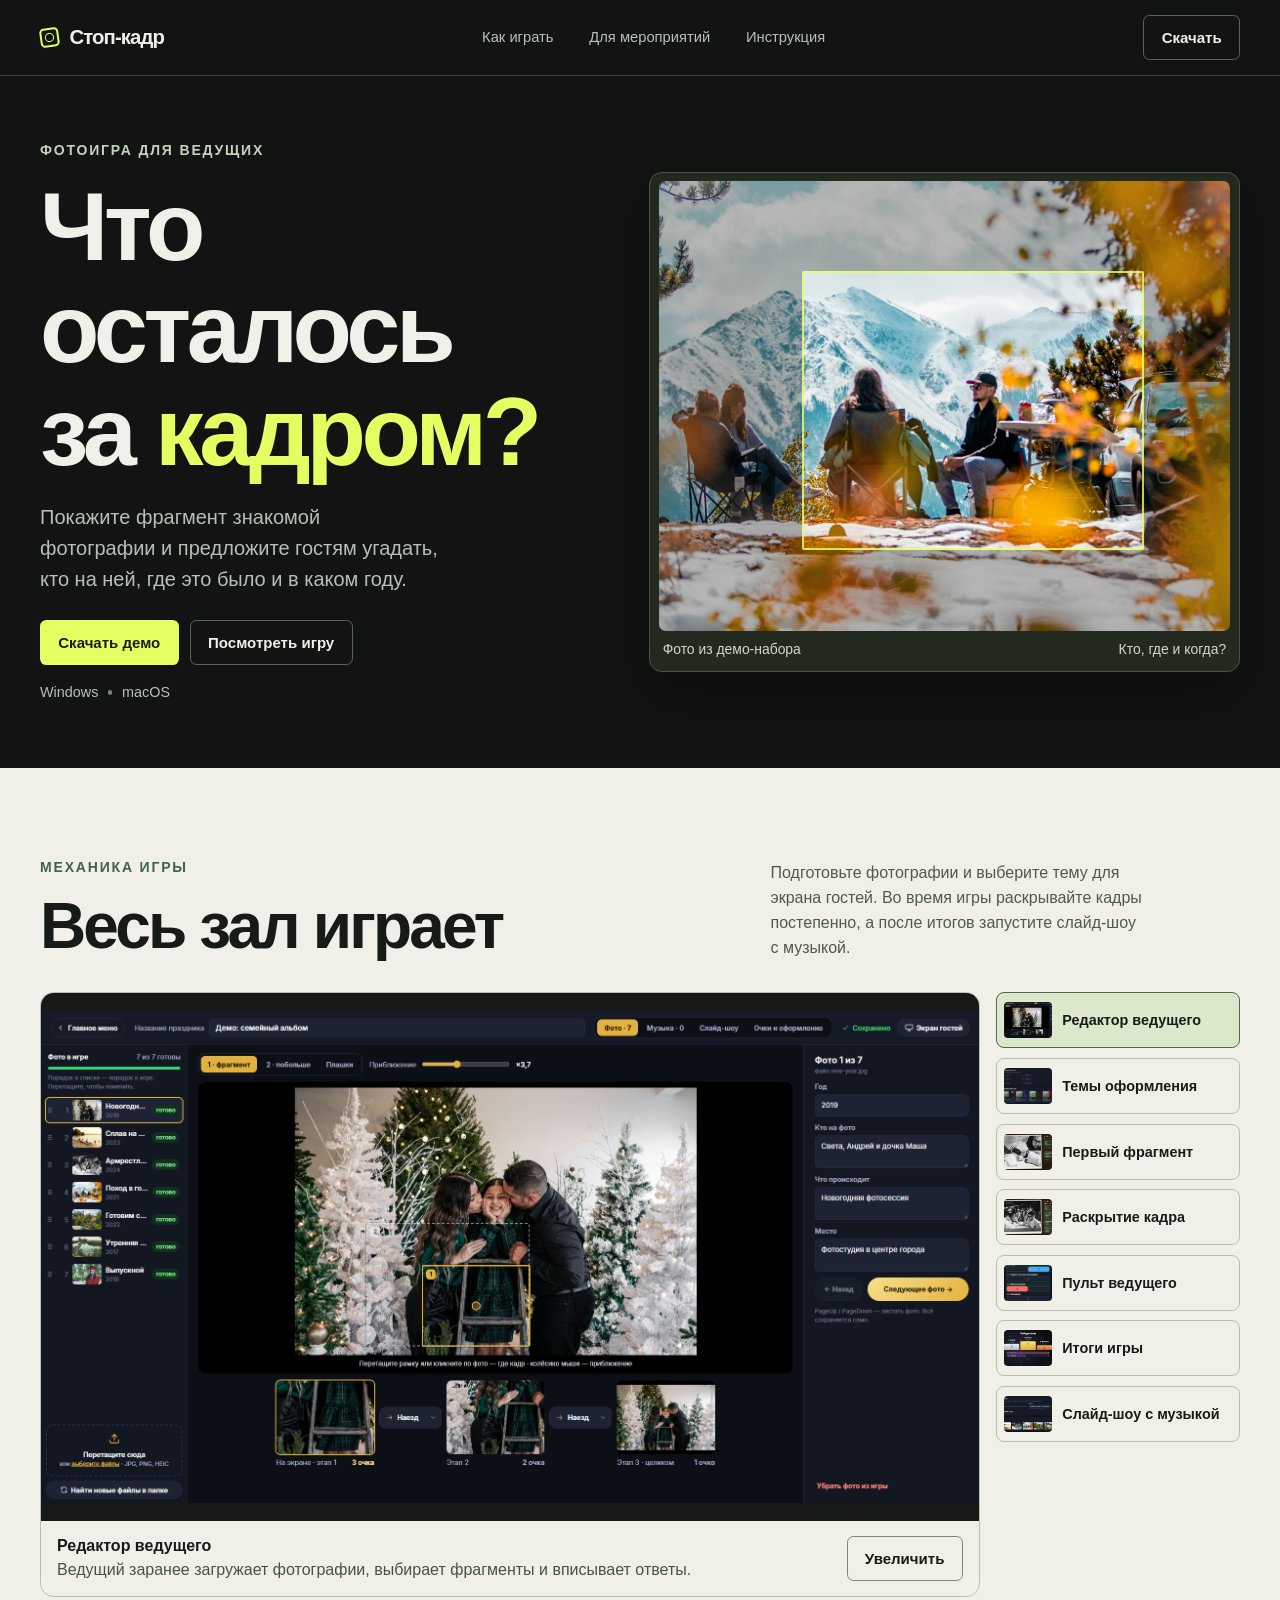
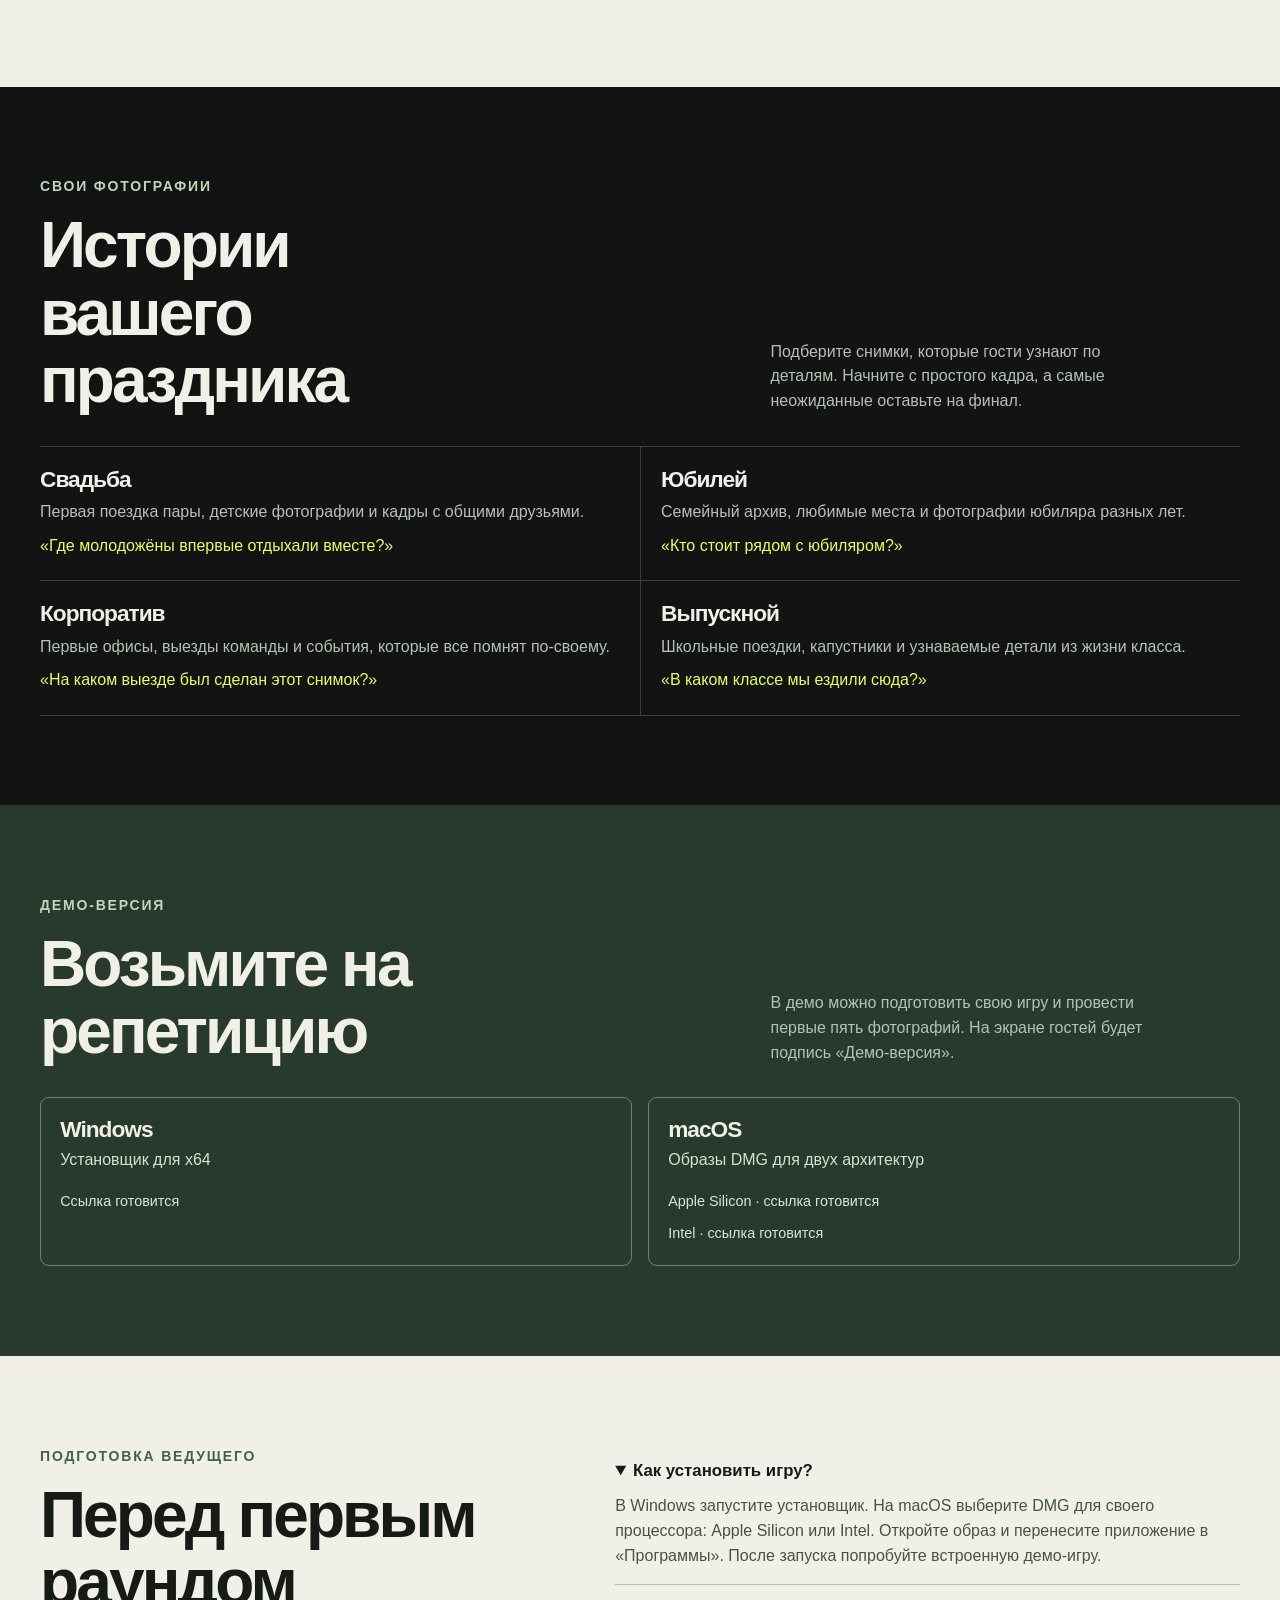
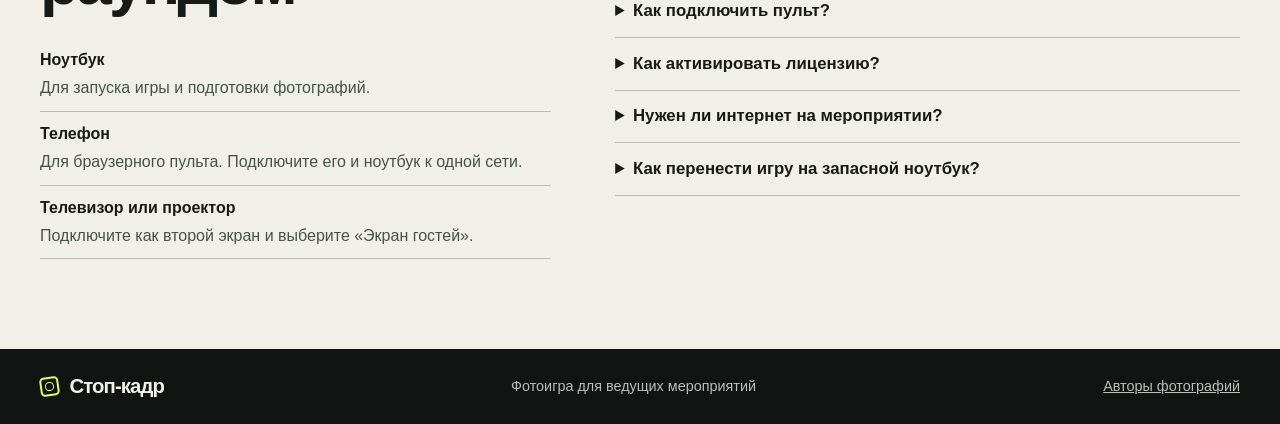
==== index.html @ 0ca0f421 "Initial commit" ====
<!doctype html>
<html lang="ru">
<head>
  <meta charset="utf-8">
  <meta name="viewport" content="width=device-width, initial-scale=1">
  <meta name="description" content="Стоп-кадр — фотоигра для свадеб, юбилеев, корпоративов и выпускных. Гости угадывают события по фрагментам своих фотографий, ведущий управляет раундом с телефона.">
  <meta name="theme-color" content="#111412">
  <meta property="og:title" content="Стоп-кадр — фотоигра для ведущих">
  <meta property="og:description" content="Сыграйте в историю вашего праздника. Свои фотографии, экран для гостей и пульт ведущего на телефоне.">
  <title>Стоп-кадр — фотоигра для ведущих</title>
  <link rel="icon" href="./assets/favicon.svg" type="image/svg+xml">
  <link rel="stylesheet" href="./styles.css">
  <script src="./site.js" defer></script>
</head>
<body>
  <a class="skip" href="#content">Перейти к содержанию</a>
  <header class="top">
    <div class="wrap top__inner">
      <a class="brand" href="#top" aria-label="Стоп-кадр — начало страницы"><span class="brand__mark" aria-hidden="true"></span>Стоп-кадр</a>
      <nav aria-label="Навигация">
        <a href="#game">Как играть</a>
        <a href="#events">Для мероприятий</a>
        <a href="#guide">Инструкция</a>
      </nav>
      <a class="button button--outline header-download" href="#download">Скачать</a>
    </div>
  </header>

  <main id="content">
    <section id="top" class="hero wrap" aria-labelledby="hero-title">
      <div class="hero__text">
        <p class="eyebrow">Фотоигра для ведущих</p>
        <h1 id="hero-title">Что осталось<br>за <em>кадром?</em></h1>
        <p class="hero__lead">Покажите фрагмент знакомой фотографии и предложите гостям угадать, кто на ней, где это было и в каком году.</p>
        <div class="hero__actions">
          <a class="button button--primary" href="#download">Скачать демо</a>
          <a class="button button--outline" href="#game">Посмотреть игру</a>
        </div>
        <p class="platforms">Windows <span></span> macOS</p>
      </div>
      <figure class="hero__figure">
        <div class="hero__image">
          <img src="./assets/demo-hike.jpg" alt="Лагерь среди гор на фотографии из демо-игры" fetchpriority="high">
          <div class="focus" aria-hidden="true"></div>
        </div>
        <figcaption><span>Фото из демо-набора</span><span>Кто, где и когда?</span></figcaption>
      </figure>
    </section>

    <section class="light" id="game" aria-labelledby="game-title">
      <div class="wrap section">
        <div class="section-head">
          <div><p class="eyebrow">Механика игры</p><h2 id="game-title">Весь зал играет</h2></div>
          <p>Подготовьте фотографии и выберите тему для экрана гостей. Во время игры раскрывайте кадры постепенно, а после итогов запустите слайд-шоу с музыкой.</p>
        </div>
        <div class="showcase" id="screens">
          <figure class="showcase__feature">
            <button class="showcase__image" type="button" aria-label="Увеличить скриншот"
                    aria-haspopup="dialog" aria-controls="photo-viewer" data-enlarge>
              <img src="./assets/game-editor.png" alt="Редактор со списком фотографий, рамками фрагментов и полями ответов"
                   width="1919" height="1008" loading="lazy" data-feature-image>
            </button>
            <figcaption aria-live="polite">
              <span><strong data-feature-title>Редактор ведущего</strong><br>
                <span data-feature-caption>Ведущий заранее загружает фотографии, выбирает фрагменты и вписывает ответы.</span></span>
              <button class="button showcase__zoom" type="button" aria-haspopup="dialog"
                      aria-controls="photo-viewer" data-enlarge>Увеличить</button>
            </figcaption>
          </figure>
          <div class="showcase__choices" role="group" aria-label="Выбрать скриншот">
            <button type="button" data-shot="0" aria-pressed="true"><img src="./assets/game-editor.png" alt="" loading="lazy"><span>Редактор ведущего</span></button>
            <button type="button" data-shot="1" aria-pressed="false"><img src="./assets/game-themes.png" alt="" loading="lazy"><span>Темы оформления</span></button>
            <button type="button" data-shot="2" aria-pressed="false"><img src="./assets/wedding-first.png" alt="" loading="lazy"><span>Первый фрагмент</span></button>
            <button type="button" data-shot="3" aria-pressed="false"><img src="./assets/wedding-reveal.png" alt="" loading="lazy"><span>Раскрытие кадра</span></button>
            <button type="button" data-shot="4" aria-pressed="false"><img src="./assets/kayak-host.jpg" alt="" loading="lazy"><span>Пульт ведущего</span></button>
            <button type="button" data-shot="5" aria-pressed="false"><img src="./assets/game-results.png" alt="" loading="lazy"><span>Итоги игры</span></button>
            <button type="button" data-shot="6" aria-pressed="false"><img src="./assets/game-slideshow.png" alt="" loading="lazy"><span>Слайд-шоу с музыкой</span></button>
          </div>
        </div>
      </div>
    </section>

    <section id="events" class="wrap section" aria-labelledby="events-title">
      <div class="section-head">
        <div><p class="eyebrow">Свои фотографии</p><h2 id="events-title">Истории вашего праздника</h2></div>
        <p>Подберите снимки, которые гости узнают по деталям. Начните с простого кадра, а самые неожиданные оставьте на финал.</p>
      </div>
      <div class="event-grid">
        <article class="event"><h3>Свадьба</h3><p>Первая поездка пары, детские фотографии и кадры с общими друзьями.</p><p class="event__example">«Где молодожёны впервые отдыхали вместе?»</p></article>
        <article class="event"><h3>Юбилей</h3><p>Семейный архив, любимые места и фотографии юбиляра разных лет.</p><p class="event__example">«Кто стоит рядом с юбиляром?»</p></article>
        <article class="event"><h3>Корпоратив</h3><p>Первые офисы, выезды команды и события, которые все помнят по-своему.</p><p class="event__example">«На каком выезде был сделан этот снимок?»</p></article>
        <article class="event"><h3>Выпускной</h3><p>Школьные поездки, капустники и узнаваемые детали из жизни класса.</p><p class="event__example">«В каком классе мы ездили сюда?»</p></article>
      </div>
    </section>

    <section id="download" class="download" aria-labelledby="download-title">
      <div class="wrap section">
        <div class="section-head">
          <div><p class="eyebrow">Демо-версия</p><h2 id="download-title">Возьмите на репетицию</h2></div>
          <p>В демо можно подготовить свою игру и провести первые пять фотографий. На экране гостей будет подпись «Демо-версия».</p>
        </div>
        <div class="builds">
          <article class="build"><h3>Windows</h3><p>Установщик для x64</p><div data-build="windows"><span>Ссылка готовится</span></div></article>
          <article class="build"><h3>macOS</h3><p>Образы DMG для двух архитектур</p><div data-build="mac-arm"><span>Apple Silicon · ссылка готовится</span></div><div data-build="mac-intel"><span>Intel · ссылка готовится</span></div></article>
        </div>
      </div>
    </section>

    <section id="guide" class="light" aria-labelledby="guide-title">
      <div class="wrap section guide">
        <div><p class="eyebrow">Подготовка ведущего</p><h2 id="guide-title">Перед первым раундом</h2>
          <ul class="gear">
            <li><strong>Ноутбук</strong><span>Для запуска игры и подготовки фотографий.</span></li>
            <li><strong>Телефон</strong><span>Для браузерного пульта. Подключите его и ноутбук к одной сети.</span></li>
            <li><strong>Телевизор или проектор</strong><span>Подключите как второй экран и выберите «Экран гостей».</span></li>
          </ul>
        </div>
        <div class="faq">
          <details open><summary>Как установить игру?</summary><p>В Windows запустите установщик. На macOS выберите DMG для своего процессора: Apple Silicon или Intel. Откройте образ и перенесите приложение в «Программы». После запуска попробуйте встроенную демо-игру.</p></details>
          <details><summary>Как подключить пульт?</summary><p>Откройте игру на ноутбуке и отсканируйте QR-код камерой телефона. Оба устройства должны быть в одной локальной сети. Можно использовать точку доступа телефона.</p></details>
          <details><summary>Как активировать лицензию?</summary><p>Получите ключ у продавца. В игре нажмите «Демо-версия — купить», введите ключ, проверьте его и подтвердите подключение компьютера. Если вам выдали файл лицензии, загрузите его в том же окне.</p></details>
          <details><summary>Нужен ли интернет на мероприятии?</summary><p>Для онлайн-активации нужен интернет. После активации игра работает офлайн. Пульту всё равно нужно локальное соединение с ноутбуком.</p></details>
          <details><summary>Как перенести игру на запасной ноутбук?</summary><p>На стартовом экране экспортируйте игру, перенесите архив и импортируйте его на другом ноутбуке. Лицензию для второго компьютера подключите отдельно, если у ключа есть свободное место.</p></details>
        </div>
      </div>
    </section>
  </main>
  <dialog class="photo-viewer" id="photo-viewer" aria-labelledby="photo-viewer-title">
    <div class="photo-viewer__inner">
      <div class="photo-viewer__bar">
        <h2 id="photo-viewer-title" data-viewer-title>Скриншот игры</h2>
        <button class="button button--outline" type="button" data-close-viewer autofocus>Закрыть</button>
      </div>
      <img alt="" data-viewer-image>
      <div class="photo-viewer__controls">
        <button class="button button--outline" type="button" data-step="-1">Предыдущий</button>
        <button class="button button--outline" type="button" data-step="1">Следующий</button>
      </div>
    </div>
  </dialog>
  <footer class="footer">
    <div class="wrap footer__inner">
      <a class="brand" href="#top"><span class="brand__mark" aria-hidden="true"></span>Стоп-кадр</a>
      <span>Фотоигра для ведущих мероприятий</span>
      <a href="./credits.html">Авторы фотографий</a>
    </div>
  </footer>
</body>
</html>
---- styles.css ----
:root {
  color-scheme: dark;
  --dark: #111412;
  --green: #e5ff63;
  --light: #f1f0e8;
  --ink: #171b17;
  --muted: #b7c0b6;
  --line: #3a4339;
  font-family: Inter, "Segoe UI", Arial, sans-serif;
  font-size: 100%;
}
* { box-sizing: border-box; }
html { scroll-behavior: smooth; }
body { margin: 0; background: var(--dark); color: var(--light); line-height: 1.55; }
a { color: inherit; }
img { display: block; max-width: 100%; }
figure, h1, h2, h3, p { margin: 0; }
h1, h2, h3, .brand { line-height: 1.05; letter-spacing: -.045em; }
h1 { font-size: clamp(3.55rem, 7.6vw, 8rem); font-weight: 850; }
h1 em { color: var(--green); font-style: normal; }
h2 { font-size: clamp(2.5rem, 5vw, 4.5rem); font-weight: 800; max-width: 13ch; }
h3 { font-size: 1.42rem; }
:focus-visible { outline: 3px solid #5795ff; outline-offset: 4px; }
.wrap { width: min(100% - 3rem, 75rem); margin-inline: auto; }
.skip { position: absolute; inset: 1rem auto auto 1rem; transform: translateY(-200%); padding: .5rem 1rem; background: var(--green); color: var(--ink); z-index: 2; }
.skip:focus { transform: translateY(0); }
.top { border-bottom: 1px solid var(--line); }
.top__inner, .footer__inner { min-height: 4.7rem; display: flex; align-items: center; justify-content: space-between; gap: 1.25rem; }
.brand { display: inline-flex; align-items: center; gap: .65rem; font-size: 1.27rem; font-weight: 800; text-decoration: none; white-space: nowrap; }
.brand__mark { width: 1.2rem; aspect-ratio: 1; border: 2px solid var(--green); border-radius: .26rem; position: relative; transform: rotate(-8deg); }
.brand__mark::before { content: ""; position: absolute; inset: .21rem; border: 1px solid var(--green); border-radius: 50%; }
nav { display: flex; flex-wrap: wrap; gap: clamp(.75rem, 2.8vw, 2.25rem); font-size: .92rem; }
nav a { color: var(--muted); text-decoration: none; }
nav a:hover { color: white; }
.button { display: inline-flex; justify-content: center; align-items: center; min-height: 2.85rem; padding: .55rem 1.08rem; text-decoration: none; border: 1px solid transparent; border-radius: .4rem; font-size: .94rem; font-weight: 700; }
.button--primary { background: var(--green); color: var(--ink); }
.button--primary:hover { background: #f2ffa9; }
.button--outline { border-color: #5b665a; }
.button--outline:hover { border-color: var(--green); }
.hero { display: grid; grid-template-columns: minmax(0, 1fr) minmax(0, 1.06fr); gap: clamp(1.6rem, 4vw, 4rem); align-items: center; padding-block: clamp(3.2rem, 5vw, 5.5rem); }
.eyebrow { font-weight: 780; letter-spacing: .13em; text-transform: uppercase; font-size: .875rem; color: #c2d4b9; margin-bottom: .9rem; }
.hero__lead { margin-top: 1.2rem; max-width: 36ch; font-size: clamp(1.06rem, 1.65vw, 1.25rem); color: var(--muted); }
.hero__actions { display: flex; flex-wrap: wrap; gap: .7rem; margin-block: 1.55rem 1rem; }
.platforms { display: flex; align-items: center; gap: .6rem; color: var(--muted); font-size: .9rem; }
.platforms span { width: .28rem; height: .28rem; border-radius: 50%; background: #788875; }
.hero__figure { padding: .55rem; border: 1px solid #4a5347; background: #222a20; border-radius: .8rem; box-shadow: 0 20px 55px #0005; }
.hero__image { position: relative; aspect-ratio: 1.27; border-radius: .44rem; overflow: hidden; background: #465347; }
.hero__image img { width: 100%; height: 100%; object-fit: cover; }
.focus { position: absolute; inset: 20% 15% 18% 25%; border: 2px solid #e5ff63cf; border-radius: 2px; box-shadow: 0 0 0 140vmax #1114124c; }
figcaption { display: flex; justify-content: space-between; gap: .75rem; padding: .5rem .25rem .1rem; color: #d3dacb; font-size: .87rem; }
.section { padding-block: clamp(3.6rem, 7vw, 6.5rem); }
.light { background: var(--light); color: var(--ink); }
.light .eyebrow { color: #42624a; }
.section-head { display: grid; grid-template-columns: 1fr minmax(16rem, .66fr); align-items: end; gap: 1.2rem; margin-bottom: 2rem; }
.section-head > p { max-width: 42ch; color: var(--muted); }
.light .section-head > p { color: #4e5a4e; }
.builds { display: grid; grid-template-columns: repeat(2, minmax(0, 1fr)); gap: 1rem; }
.showcase { display: grid; grid-template-columns: minmax(0, 1fr) minmax(10rem, .26fr); gap: 1rem; align-items: start; }
.showcase__feature { min-width: 0; border: 1px solid #b9c0b1; border-radius: .85rem; overflow: hidden; }
.showcase button, .photo-viewer button { cursor: pointer; font-family: inherit; }
.showcase__image { display: block; width: 100%; border: 0; padding: 0; background: #161916; }
.showcase__image:focus-visible { outline-offset: -4px; }
.showcase__image img { width: 100%; height: auto; aspect-ratio: 16 / 9; object-fit: contain; }
.showcase__image img.is-portrait { height: min(48vw, 34rem); }
.showcase__feature figcaption { color: #465346; align-items: center; padding: .8rem 1rem; font-size: 1rem; }
.showcase__feature figcaption strong { color: var(--ink); }
.showcase__zoom { color: var(--ink); background: transparent; border-color: #788875; white-space: nowrap; }
.showcase__choices { display: grid; gap: .6rem; }
.showcase__choices button { display: grid; grid-template-columns: 3rem minmax(0, 1fr); align-items: center; text-align: left; gap: .65rem;
  width: 100%; min-height: 3.5rem; padding: .45rem; border: 1px solid #b9c0b1; border-radius: .5rem; background: transparent; color: var(--ink); font-size: .9rem; font-weight: 690; }
.showcase__choices button[aria-pressed="true"] { background: #dce8cb; border-color: #52654c; }
.showcase__choices button:hover { border-color: #52654c; }
.showcase__choices span { overflow-wrap: anywhere; }
.showcase__choices img { width: 3rem; aspect-ratio: 4 / 3; object-fit: cover; border-radius: .25rem; }
.photo-viewer { width: min(94vw, 75rem); max-width: none; max-height: 96dvh; padding: 0;
  border: 1px solid var(--line); border-radius: .8rem; background: var(--dark); color: var(--light); }
.photo-viewer::backdrop { background: #070a08d9; }
.photo-viewer__inner { display: grid; gap: .7rem; padding: .7rem; }
.photo-viewer__bar, .photo-viewer__controls { display: flex; align-items: center; justify-content: space-between; gap: .7rem; }
.photo-viewer__bar h2 { font-size: 1.16rem; max-width: none; letter-spacing: -.02em; }
.photo-viewer__controls { justify-content: center; }
.photo-viewer img { width: 100%; height: auto; max-height: min(69dvh, 44rem); object-fit: contain; background: #080a08; border-radius: .4rem; }
html:has(.photo-viewer[open]) { overflow: hidden; }
.event-grid { display: grid; grid-template-columns: repeat(2, minmax(0, 1fr)); border-top: 1px solid var(--line); }
.event { padding: 1.3rem 1.25rem 1.35rem 0; border-bottom: 1px solid var(--line); }
.event:nth-child(even) { padding-left: 1.25rem; border-left: 1px solid var(--line); }
.event > p { margin-top: .55rem; color: var(--muted); }
.event .event__example { color: var(--green); }
.download { background: #283a2d; }
.build { padding: 1.2rem; border: 1px solid #71836e; border-radius: .55rem; }
.build p { margin: .4rem 0 1rem; color: #d5e0d3; }
.build [data-build] { margin-top: .5rem; }
.build [data-build] > span { font-size: .9rem; color: #dbe4d8; }
.build [data-build] > a { display: inline-flex; }
.build small { display: block; margin-block: .35rem; color: #dbe4d8; }
.guide { display: grid; grid-template-columns: .9fr 1.1fr; align-items: start; gap: clamp(1.5rem, 5vw, 5rem); }
.gear { padding: 0; margin: 1.4rem 0 0; list-style: none; }
.gear li { display: grid; gap: .2rem; border-bottom: 1px solid #b9c0b1; padding: .62rem 0; }
.gear span, details p { color: #465346; }
details { border-bottom: 1px solid #b9c0b1; padding: .8rem 0; }
summary { cursor: pointer; font-size: 1.05rem; font-weight: 730; }
details p { margin: .6rem 0 .2rem; }
.footer { color: var(--muted); font-size: .9rem; }
.footer .brand { color: var(--light); }
.credits-list { margin-top: 1.25rem; }
.credits-list li { margin-bottom: .55rem; }
@media (max-width: 760px) {
  .wrap { width: min(100% - 2rem, 37rem); }
  .hero, .section-head, .guide { grid-template-columns: 1fr; }
  .hero { padding-top: 2.8rem; }
  .top__inner { flex-wrap: wrap; padding-block: .75rem; gap: .7rem; }
  nav { order: 3; width: 100%; gap: .8rem 1.1rem; }
  .showcase, .builds { grid-template-columns: 1fr; }
  .showcase__choices { grid-template-columns: repeat(2, minmax(0, 1fr)); }
  .showcase__image img.is-portrait { height: 26rem; }
  .footer__inner { flex-wrap: wrap; padding-block: 1rem; }
}
@media (max-width: 460px) {
  h1 { font-size: clamp(2.85rem, 12vw, 3.55rem); }
  .event-grid { grid-template-columns: 1fr; }
  .event:nth-child(even) { padding-left: 0; border-left: 0; }
  figcaption { font-size: .8rem; }
  .showcase__feature figcaption { align-items: start; flex-direction: column; }
}
@media (prefers-reduced-motion: reduce) { html { scroll-behavior: auto; } }
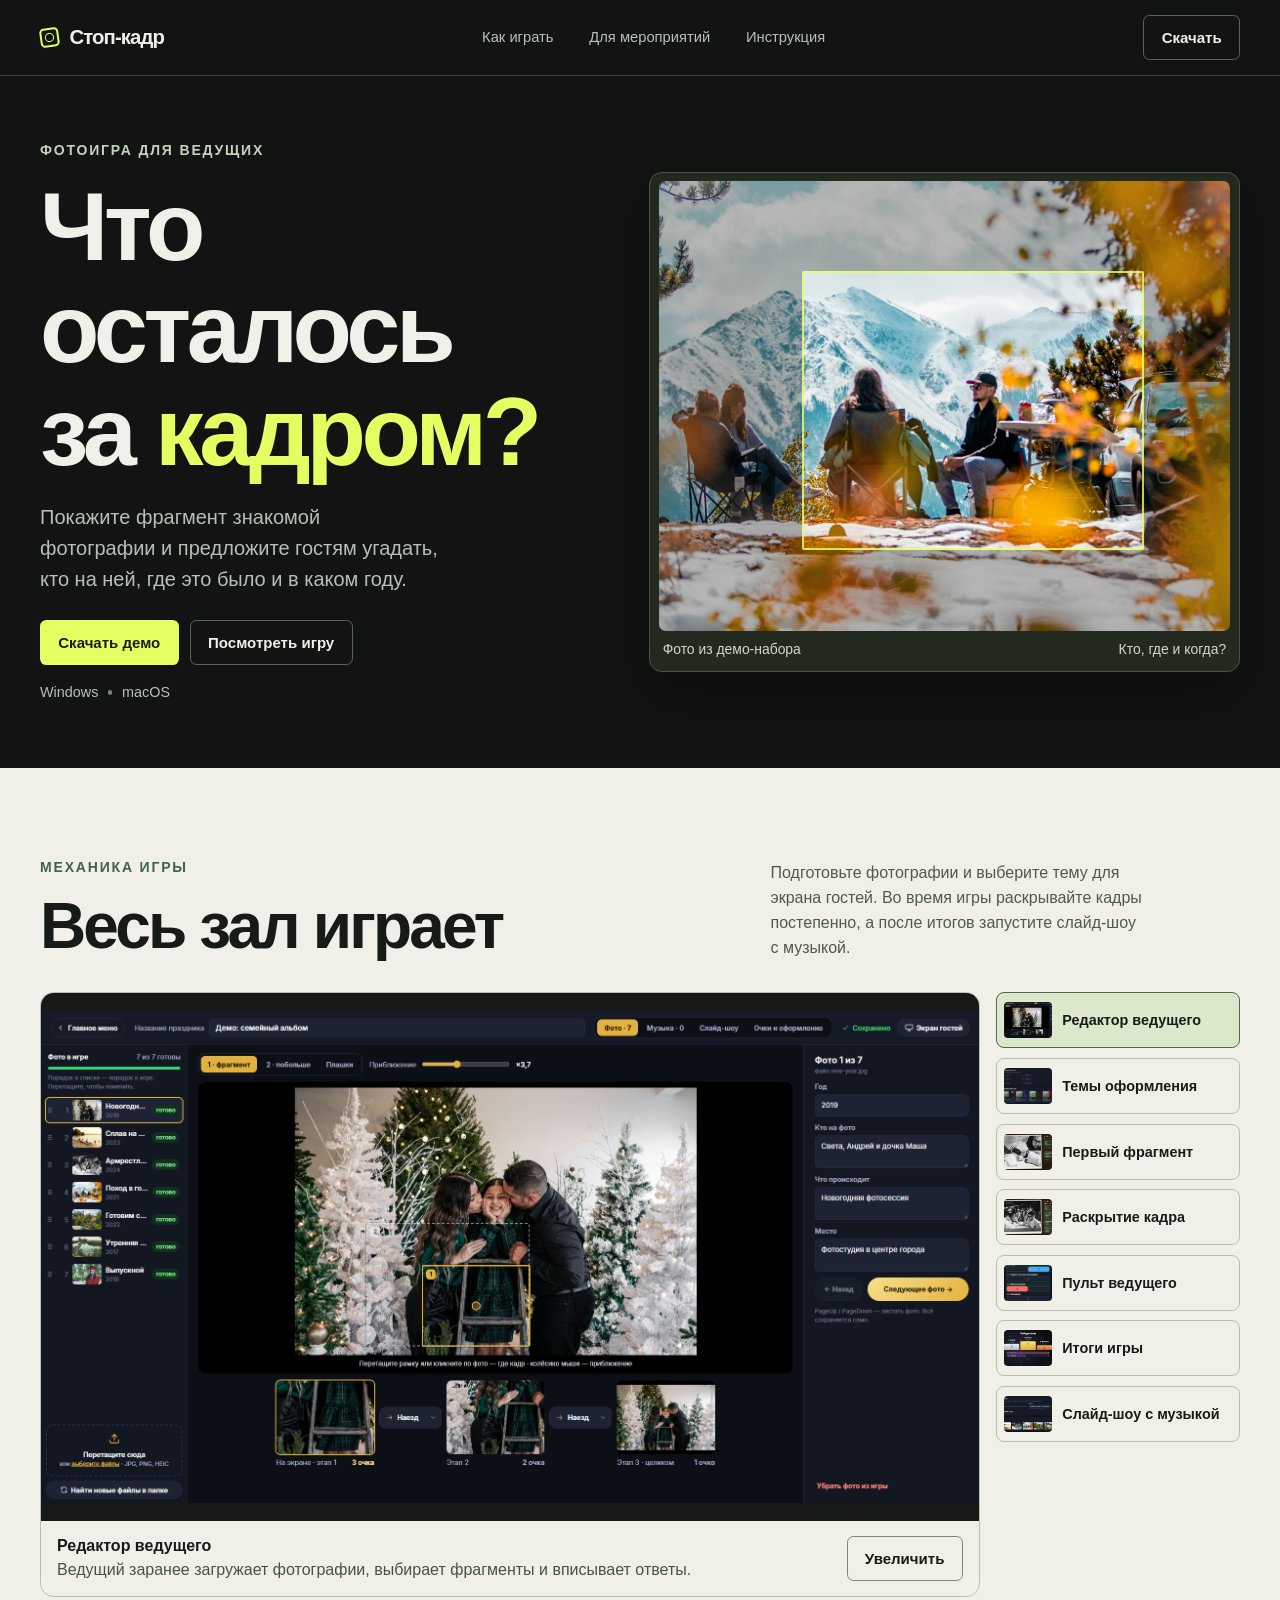
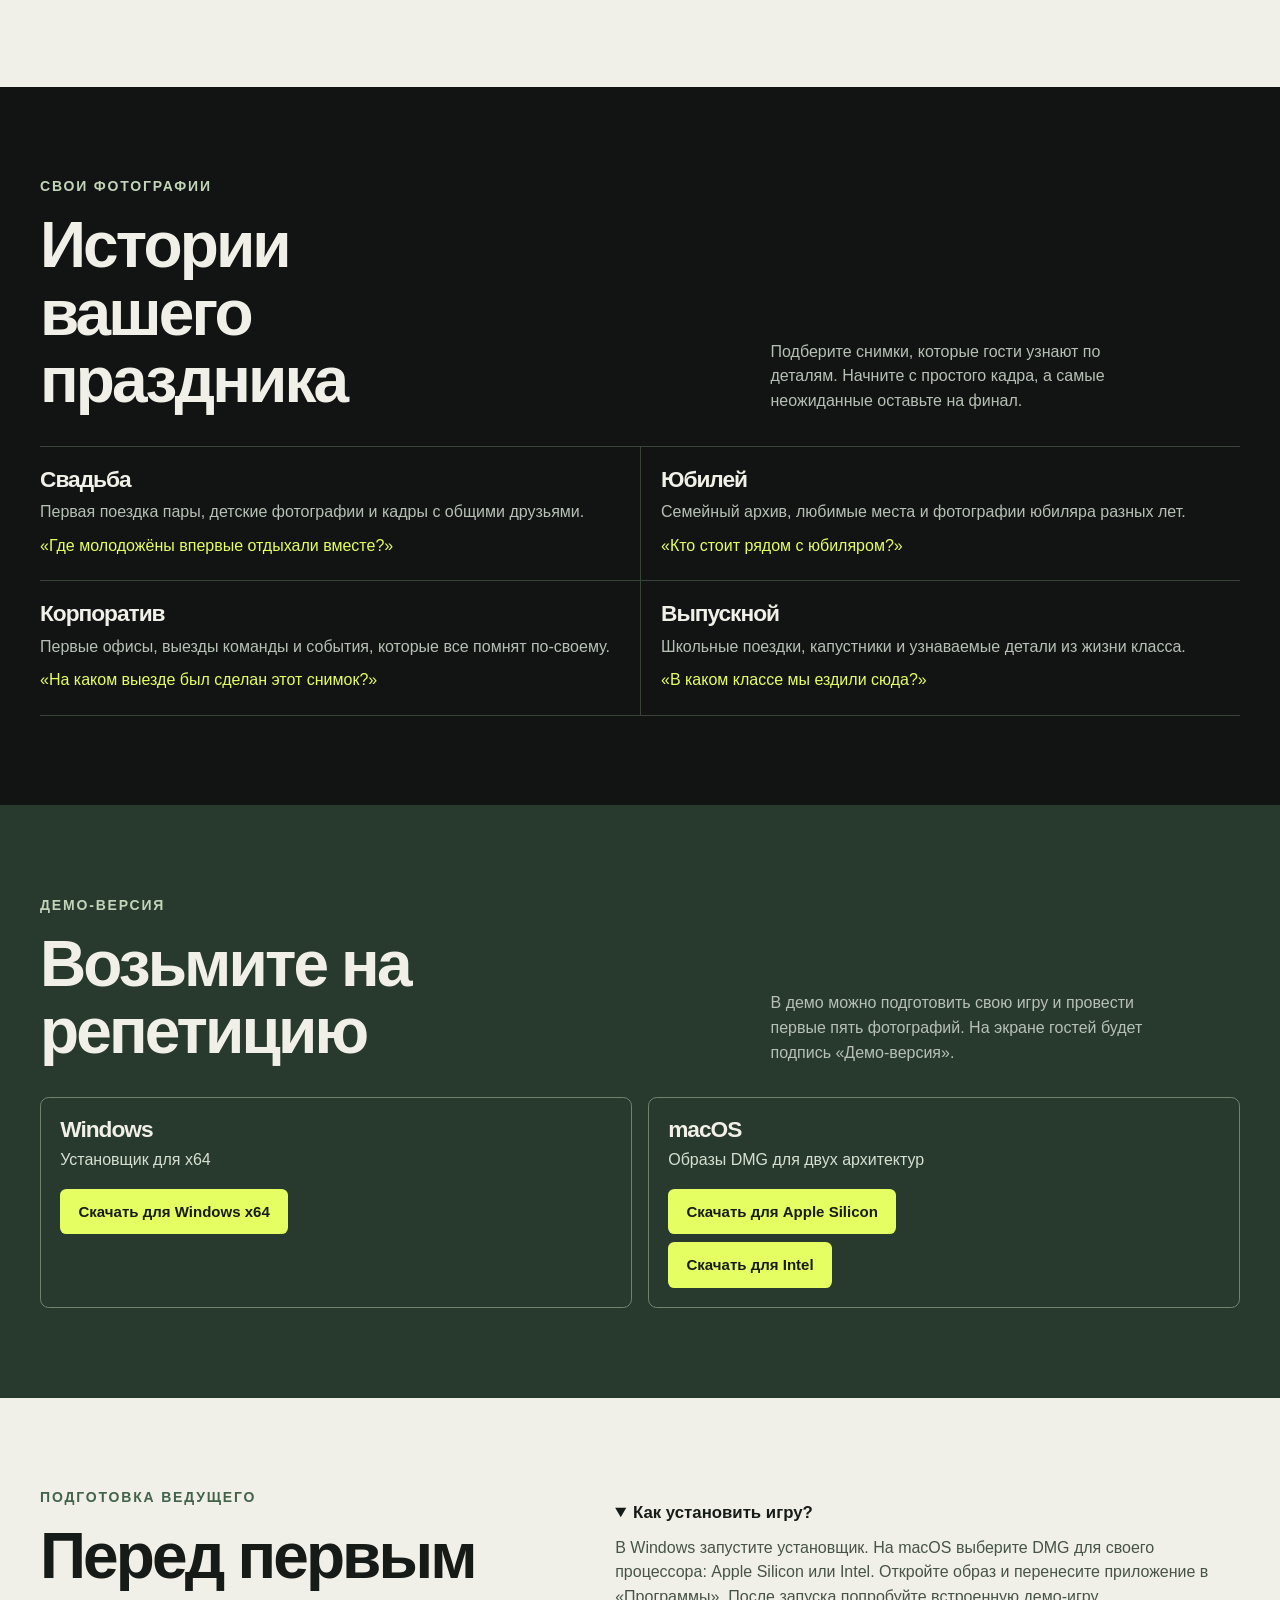
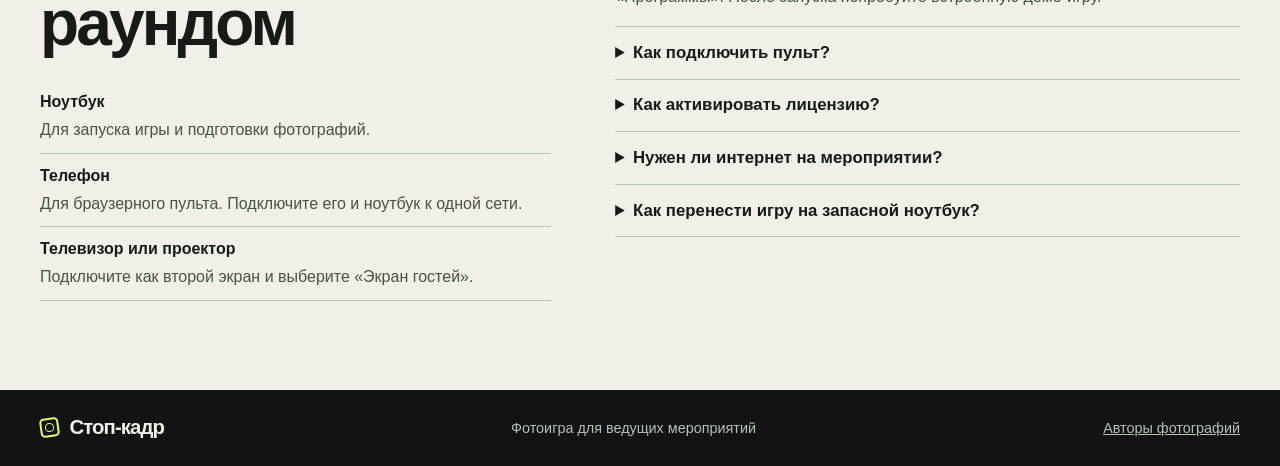
==== commit c97bc951: "Добавление превью к ссылке" ====
--- a/index.html
+++ b/index.html
@@ -7,6 +7,11 @@
   <meta name="theme-color" content="#111412">
   <meta property="og:title" content="Стоп-кадр — фотоигра для ведущих">
   <meta property="og:description" content="Сыграйте в историю вашего праздника. Свои фотографии, экран для гостей и пульт ведущего на телефоне.">
+  <meta property="og:type" content="website">
+  <meta property="og:locale" content="ru_RU">
+  <meta property="og:url" content="https://solomaindeveloper.github.io/freeze-frame-site/">
+  <meta property="og:image" content="https://solomaindeveloper.github.io/freeze-frame-site/assets/wedding-reveal.png">
+  <meta property="og:image:alt" content="Экран гостей в игре «Стоп-кадр» со свадебной фотографией и угаданными ответами">
   <title>Стоп-кадр — фотоигра для ведущих</title>
   <link rel="icon" href="./assets/favicon.svg" type="image/svg+xml">
   <link rel="stylesheet" href="./styles.css">
--- a/styles.css
+++ b/styles.css
@@ -92,7 +92,6 @@
 .build [data-build] { margin-top: .5rem; }
 .build [data-build] > span { font-size: .9rem; color: #dbe4d8; }
 .build [data-build] > a { display: inline-flex; }
-.build small { display: block; margin-block: .35rem; color: #dbe4d8; }
 .guide { display: grid; grid-template-columns: .9fr 1.1fr; align-items: start; gap: clamp(1.5rem, 5vw, 5rem); }
 .gear { padding: 0; margin: 1.4rem 0 0; list-style: none; }
 .gear li { display: grid; gap: .2rem; border-bottom: 1px solid #b9c0b1; padding: .62rem 0; }
